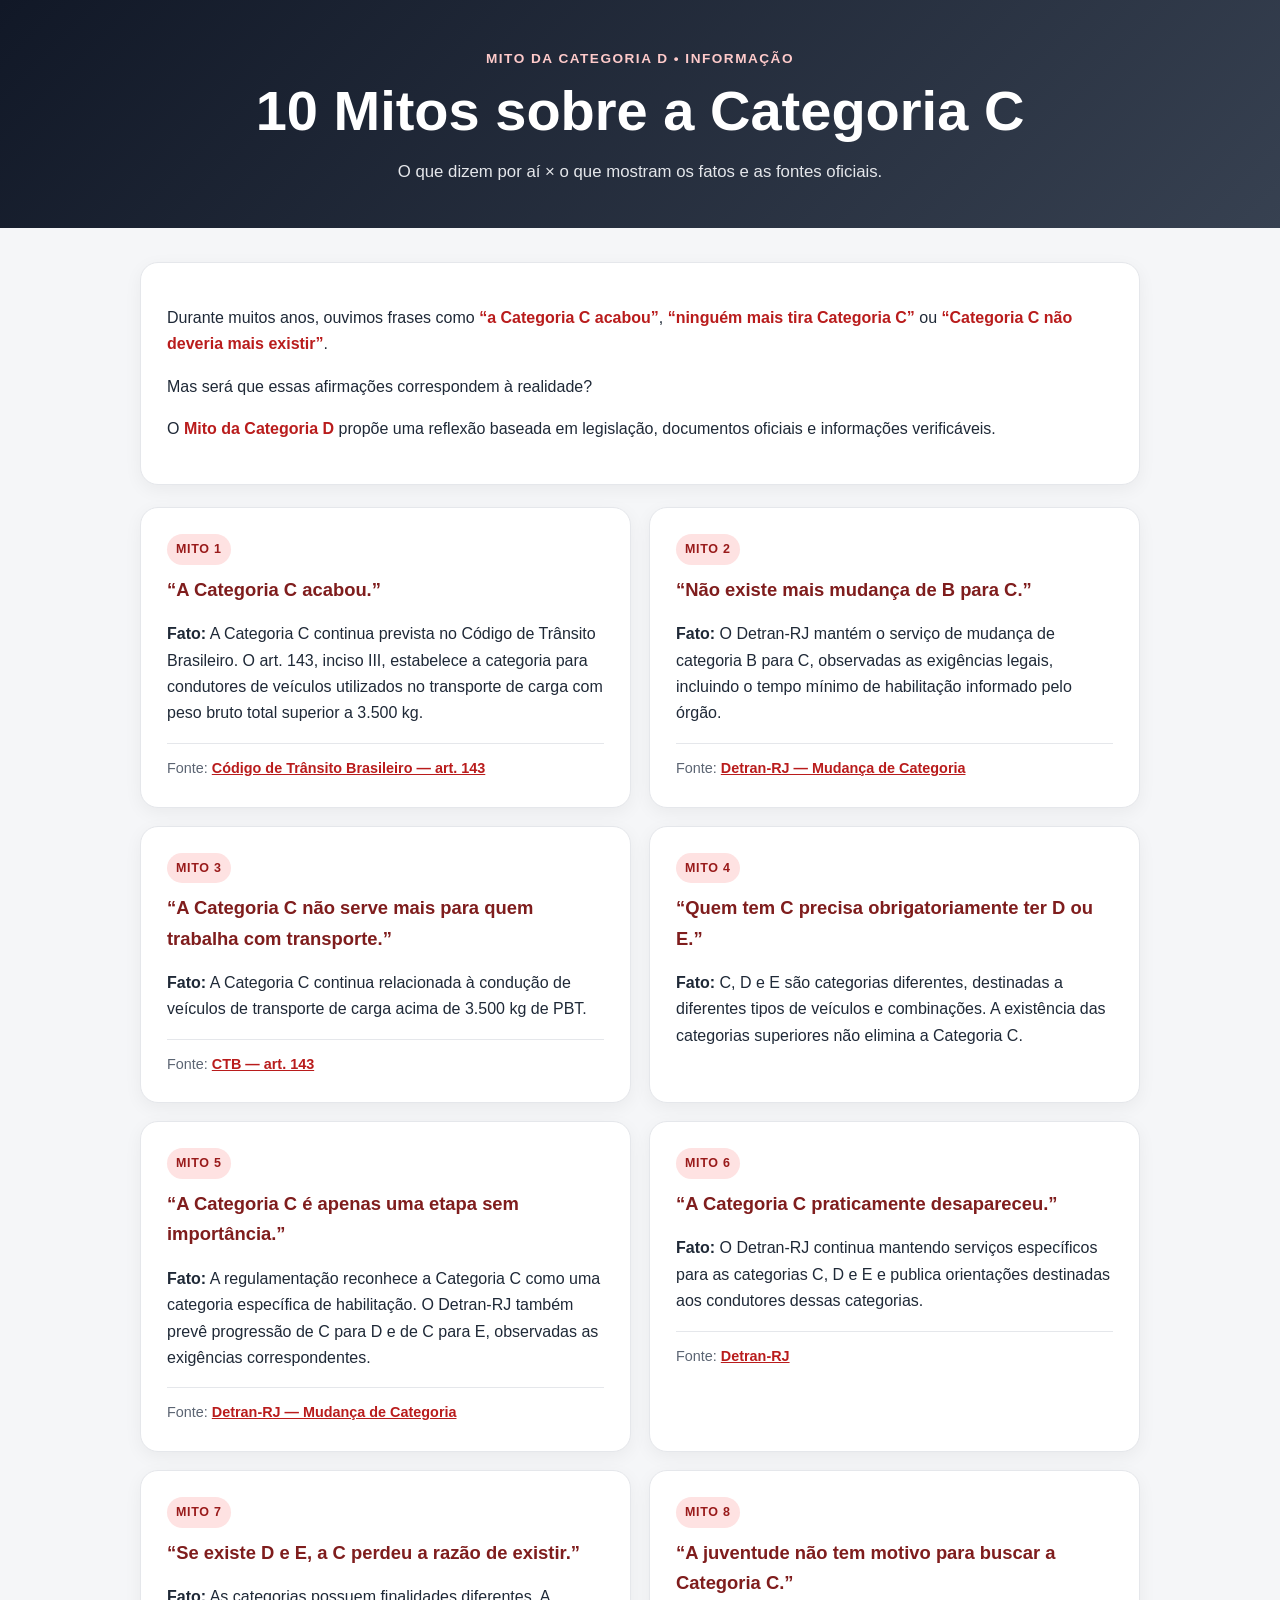
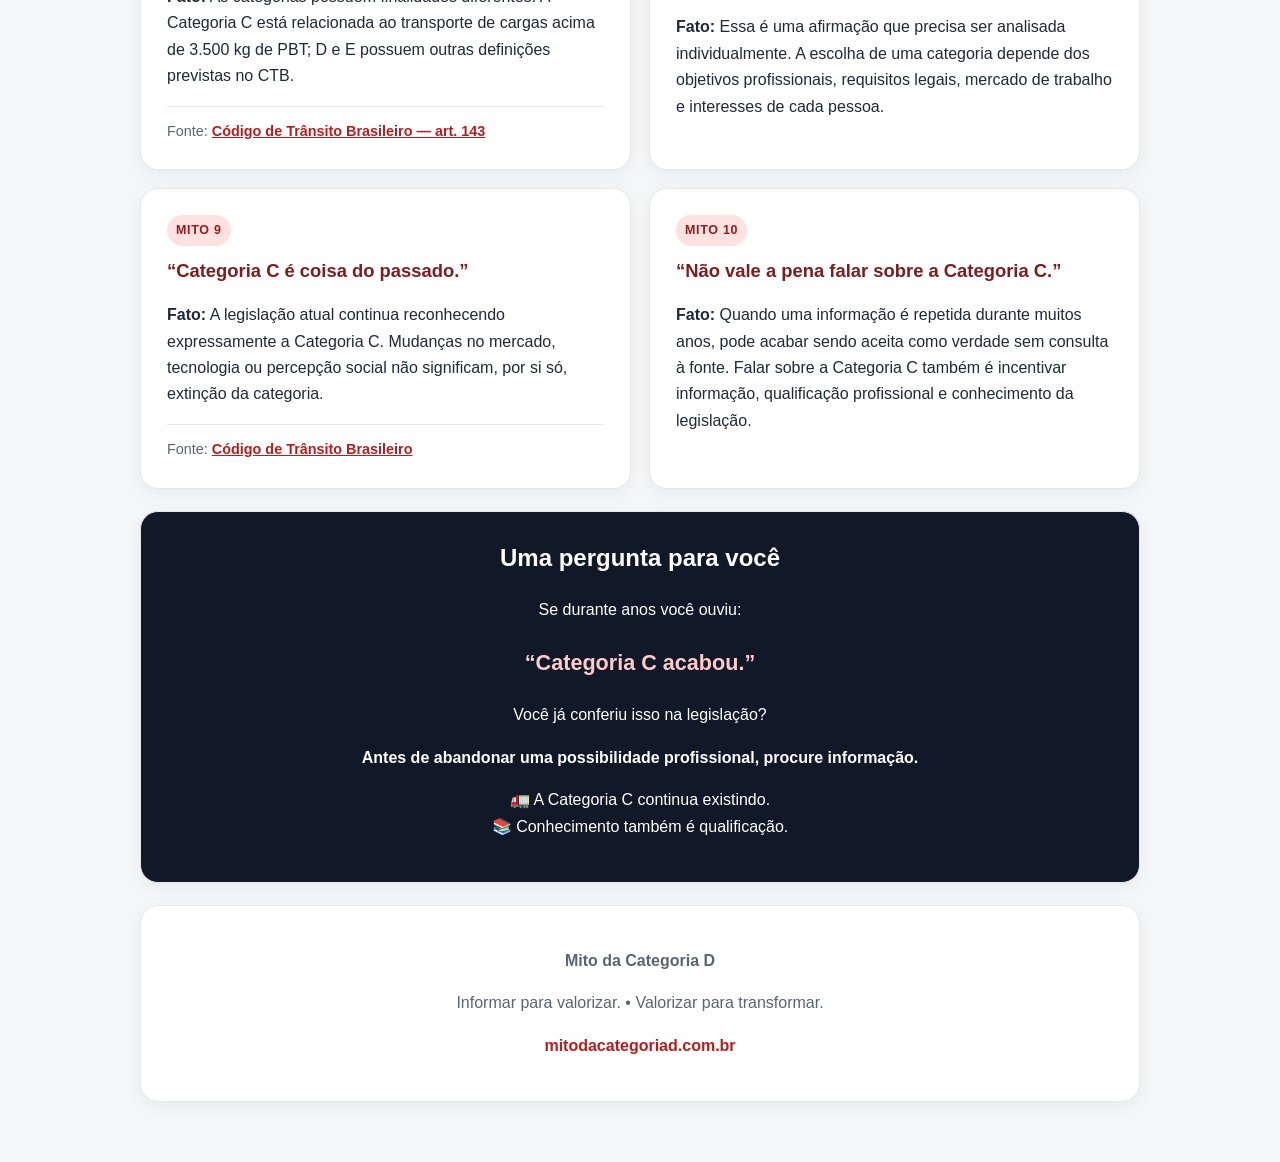
==== 10-mitos-categoria-c.html @ f97f3cca "Add files via upload" ====
<!DOCTYPE html>
<html lang="pt-BR">
<head>
  <meta charset="UTF-8">
  <meta name="viewport" content="width=device-width, initial-scale=1.0">
  <meta name="description" content="10 mitos sobre a Categoria C: informações e fontes oficiais para ajudar a diferenciar percepção, opinião e legislação.">
  <title>10 Mitos sobre a Categoria C | Mito da Categoria D</title>
  <style>
    :root {
      --bg: #f5f6f8;
      --card: #ffffff;
      --text: #1f2937;
      --muted: #5b6472;
      --accent: #b91c1c;
      --accent-dark: #7f1d1d;
      --border: #e5e7eb;
    }
    * { box-sizing: border-box; }
    body {
      margin: 0;
      font-family: Arial, Helvetica, sans-serif;
      background: var(--bg);
      color: var(--text);
      line-height: 1.65;
    }
    header {
      background: linear-gradient(135deg, #111827, #374151);
      color: white;
      padding: 48px 20px 42px;
      text-align: center;
    }
    header .eyebrow {
      color: #fecaca;
      font-weight: 700;
      letter-spacing: 1.5px;
      font-size: .85rem;
      text-transform: uppercase;
    }
    header h1 {
      margin: 10px auto;
      max-width: 900px;
      font-size: clamp(2rem, 6vw, 3.5rem);
      line-height: 1.1;
    }
    header p {
      max-width: 760px;
      margin: 16px auto 0;
      color: #e5e7eb;
      font-size: 1.05rem;
    }
    main {
      width: min(1000px, calc(100% - 32px));
      margin: 34px auto 60px;
    }
    .intro, .myth, .question, footer {
      background: var(--card);
      border: 1px solid var(--border);
      border-radius: 18px;
      padding: 26px;
      box-shadow: 0 5px 18px rgba(0,0,0,.05);
    }
    .intro { margin-bottom: 22px; }
    .intro strong { color: var(--accent); }
    .grid {
      display: grid;
      grid-template-columns: repeat(2, minmax(0, 1fr));
      gap: 18px;
    }
    .myth h2 {
      margin-top: 0;
      color: var(--accent-dark);
      font-size: 1.15rem;
    }
    .myth .label {
      display: inline-block;
      font-size: .78rem;
      font-weight: 700;
      text-transform: uppercase;
      letter-spacing: .7px;
      padding: 5px 9px;
      border-radius: 999px;
      background: #fee2e2;
      color: #991b1b;
      margin-bottom: 10px;
    }
    .source {
      margin-top: 15px;
      padding-top: 13px;
      border-top: 1px solid var(--border);
      color: var(--muted);
      font-size: .9rem;
    }
    .source a {
      color: var(--accent);
      font-weight: 700;
    }
    .question {
      margin-top: 22px;
      text-align: center;
      background: #111827;
      color: white;
    }
    .question h2 { margin-top: 0; }
    .question .highlight {
      font-size: 1.35rem;
      font-weight: 800;
      color: #fecaca;
    }
    footer {
      margin-top: 22px;
      text-align: center;
      color: var(--muted);
    }
    footer a {
      color: var(--accent);
      font-weight: 700;
      text-decoration: none;
    }
    @media (max-width: 720px) {
      main { width: min(100% - 20px, 1000px); }
      .grid { grid-template-columns: 1fr; }
      .intro, .myth, .question, footer { padding: 21px; }
    }
  </style>
</head>

<body>
  <header>
    <div class="eyebrow">Mito da Categoria D • Informação</div>
    <h1>10 Mitos sobre a Categoria C</h1>
    <p>O que dizem por aí × o que mostram os fatos e as fontes oficiais.</p>
  </header>

  <main>
    <section class="intro">
      <p>Durante muitos anos, ouvimos frases como <strong>“a Categoria C acabou”</strong>,
      <strong>“ninguém mais tira Categoria C”</strong> ou <strong>“Categoria C não deveria mais existir”</strong>.</p>
      <p>Mas será que essas afirmações correspondem à realidade?</p>
      <p>O <strong>Mito da Categoria D</strong> propõe uma reflexão baseada em legislação,
      documentos oficiais e informações verificáveis.</p>
    </section>

    <section class="grid">

      <article class="myth">
        <span class="label">Mito 1</span>
        <h2>“A Categoria C acabou.”</h2>
        <p><strong>Fato:</strong> A Categoria C continua prevista no Código de Trânsito Brasileiro.
        O art. 143, inciso III, estabelece a categoria para condutores de veículos utilizados no
        transporte de carga com peso bruto total superior a 3.500 kg.</p>
        <div class="source">Fonte: <a href="https://www.planalto.gov.br/ccivil_03/leis/l9503compilado.htm" target="_blank" rel="noopener">Código de Trânsito Brasileiro — art. 143</a></div>
      </article>

      <article class="myth">
        <span class="label">Mito 2</span>
        <h2>“Não existe mais mudança de B para C.”</h2>
        <p><strong>Fato:</strong> O Detran-RJ mantém o serviço de mudança de categoria B para C,
        observadas as exigências legais, incluindo o tempo mínimo de habilitação informado pelo órgão.</p>
        <div class="source">Fonte: <a href="https://www.detran.rj.gov.br/todos-os-servicos/servicos-hab/mudanca-de-categoria.html" target="_blank" rel="noopener">Detran-RJ — Mudança de Categoria</a></div>
      </article>

      <article class="myth">
        <span class="label">Mito 3</span>
        <h2>“A Categoria C não serve mais para quem trabalha com transporte.”</h2>
        <p><strong>Fato:</strong> A Categoria C continua relacionada à condução de veículos de
        transporte de carga acima de 3.500 kg de PBT.</p>
        <div class="source">Fonte: <a href="https://www.planalto.gov.br/ccivil_03/leis/l9503compilado.htm" target="_blank" rel="noopener">CTB — art. 143</a></div>
      </article>

      <article class="myth">
        <span class="label">Mito 4</span>
        <h2>“Quem tem C precisa obrigatoriamente ter D ou E.”</h2>
        <p><strong>Fato:</strong> C, D e E são categorias diferentes, destinadas a diferentes tipos
        de veículos e combinações. A existência das categorias superiores não elimina a Categoria C.</p>
      </article>

      <article class="myth">
        <span class="label">Mito 5</span>
        <h2>“A Categoria C é apenas uma etapa sem importância.”</h2>
        <p><strong>Fato:</strong> A regulamentação reconhece a Categoria C como uma categoria
        específica de habilitação. O Detran-RJ também prevê progressão de C para D e de C para E,
        observadas as exigências correspondentes.</p>
        <div class="source">Fonte: <a href="https://www.detran.rj.gov.br/todos-os-servicos/servicos-hab/mudanca-de-categoria.html" target="_blank" rel="noopener">Detran-RJ — Mudança de Categoria</a></div>
      </article>

      <article class="myth">
        <span class="label">Mito 6</span>
        <h2>“A Categoria C praticamente desapareceu.”</h2>
        <p><strong>Fato:</strong> O Detran-RJ continua mantendo serviços específicos para as
        categorias C, D e E e publica orientações destinadas aos condutores dessas categorias.</p>
        <div class="source">Fonte: <a href="https://www.detran.rj.gov.br/" target="_blank" rel="noopener">Detran-RJ</a></div>
      </article>

      <article class="myth">
        <span class="label">Mito 7</span>
        <h2>“Se existe D e E, a C perdeu a razão de existir.”</h2>
        <p><strong>Fato:</strong> As categorias possuem finalidades diferentes. A Categoria C está
        relacionada ao transporte de cargas acima de 3.500 kg de PBT; D e E possuem outras definições
        previstas no CTB.</p>
        <div class="source">Fonte: <a href="https://www.planalto.gov.br/ccivil_03/leis/l9503compilado.htm" target="_blank" rel="noopener">Código de Trânsito Brasileiro — art. 143</a></div>
      </article>

      <article class="myth">
        <span class="label">Mito 8</span>
        <h2>“A juventude não tem motivo para buscar a Categoria C.”</h2>
        <p><strong>Fato:</strong> Essa é uma afirmação que precisa ser analisada individualmente.
        A escolha de uma categoria depende dos objetivos profissionais, requisitos legais, mercado
        de trabalho e interesses de cada pessoa.</p>
      </article>

      <article class="myth">
        <span class="label">Mito 9</span>
        <h2>“Categoria C é coisa do passado.”</h2>
        <p><strong>Fato:</strong> A legislação atual continua reconhecendo expressamente a Categoria C.
        Mudanças no mercado, tecnologia ou percepção social não significam, por si só, extinção da categoria.</p>
        <div class="source">Fonte: <a href="https://www.planalto.gov.br/ccivil_03/leis/l9503compilado.htm" target="_blank" rel="noopener">Código de Trânsito Brasileiro</a></div>
      </article>

      <article class="myth">
        <span class="label">Mito 10</span>
        <h2>“Não vale a pena falar sobre a Categoria C.”</h2>
        <p><strong>Fato:</strong> Quando uma informação é repetida durante muitos anos, pode acabar
        sendo aceita como verdade sem consulta à fonte. Falar sobre a Categoria C também é incentivar
        informação, qualificação profissional e conhecimento da legislação.</p>
      </article>

    </section>

    <section class="question">
      <h2>Uma pergunta para você</h2>
      <p>Se durante anos você ouviu:</p>
      <p class="highlight">“Categoria C acabou.”</p>
      <p>Você já conferiu isso na legislação?</p>
      <p><strong>Antes de abandonar uma possibilidade profissional, procure informação.</strong></p>
      <p>🚛 A Categoria C continua existindo.<br>
      📚 Conhecimento também é qualificação.</p>
    </section>

    <footer>
      <p><strong>Mito da Categoria D</strong></p>
      <p>Informar para valorizar. • Valorizar para transformar.</p>
      <p><a href="https://www.mitodacategoriad.com.br/" target="_blank" rel="noopener">mitodacategoriad.com.br</a></p>
    </footer>
  </main>
</body>
</html>
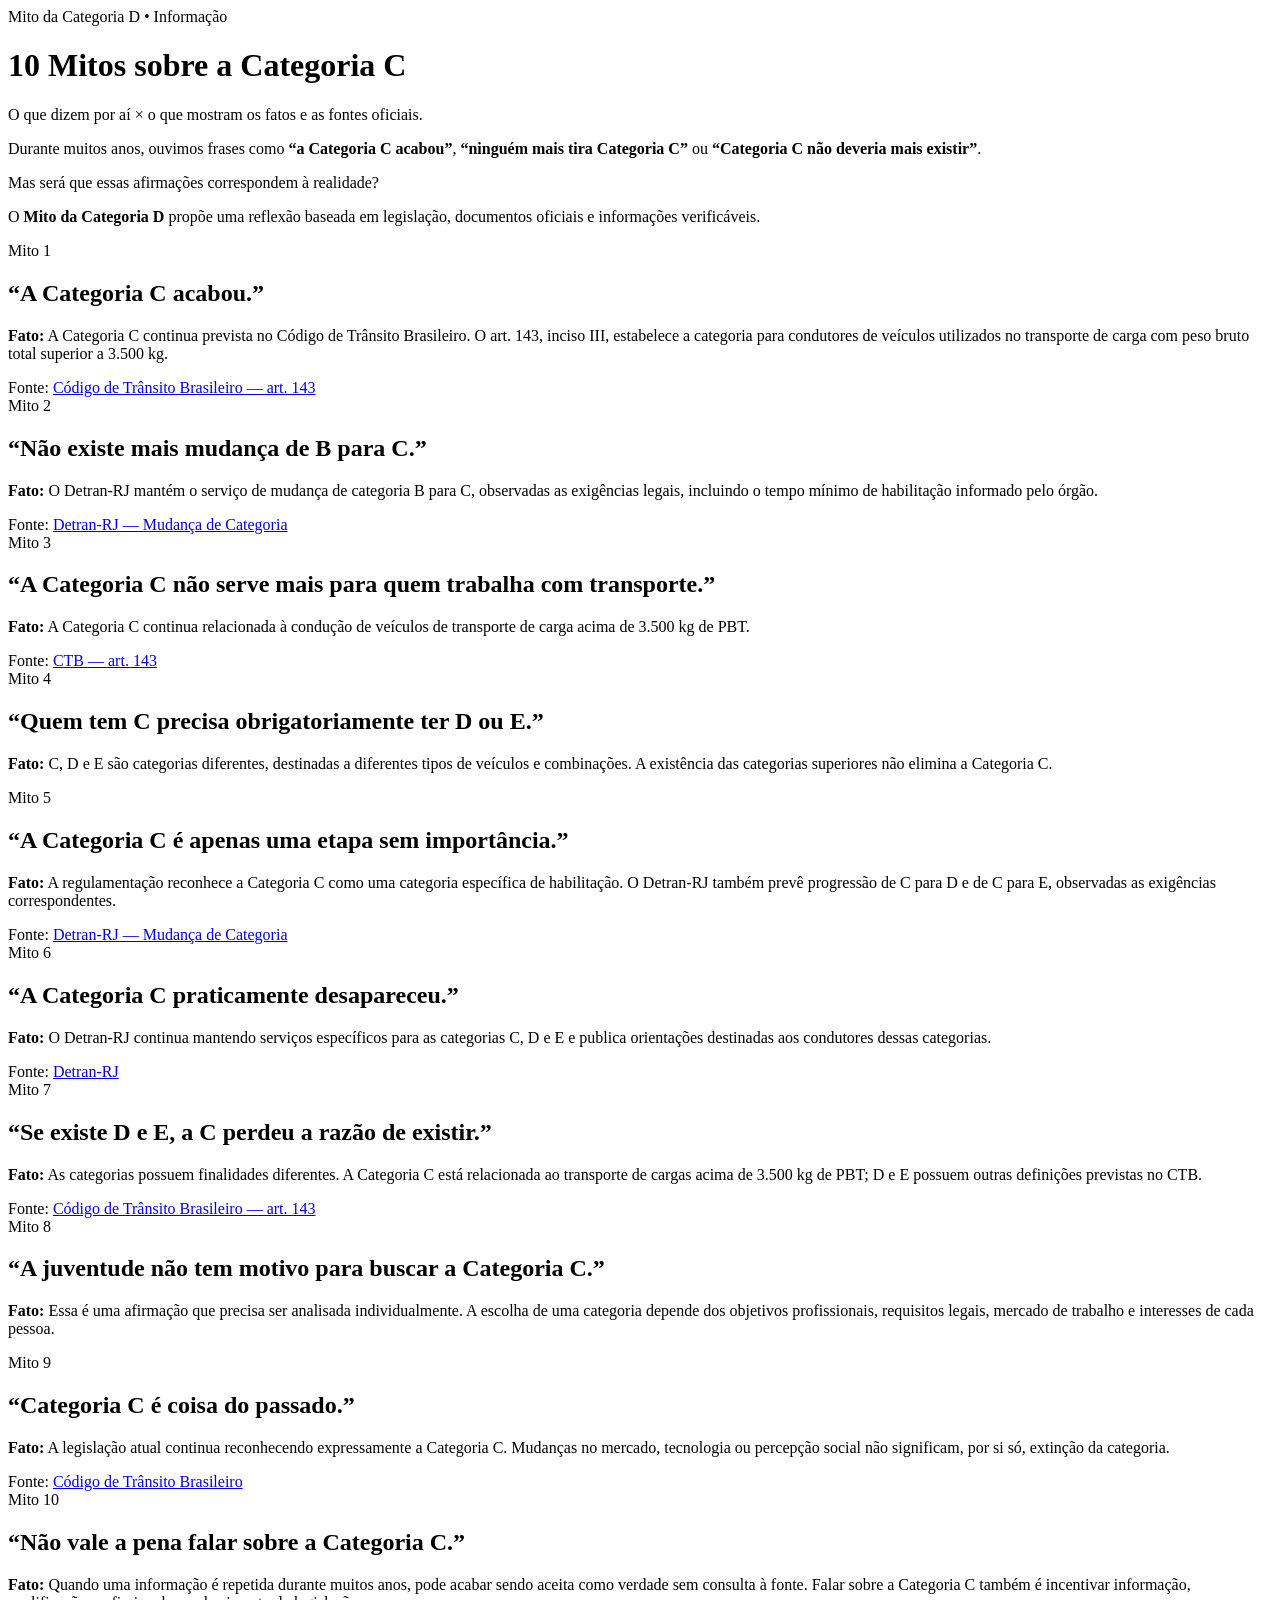
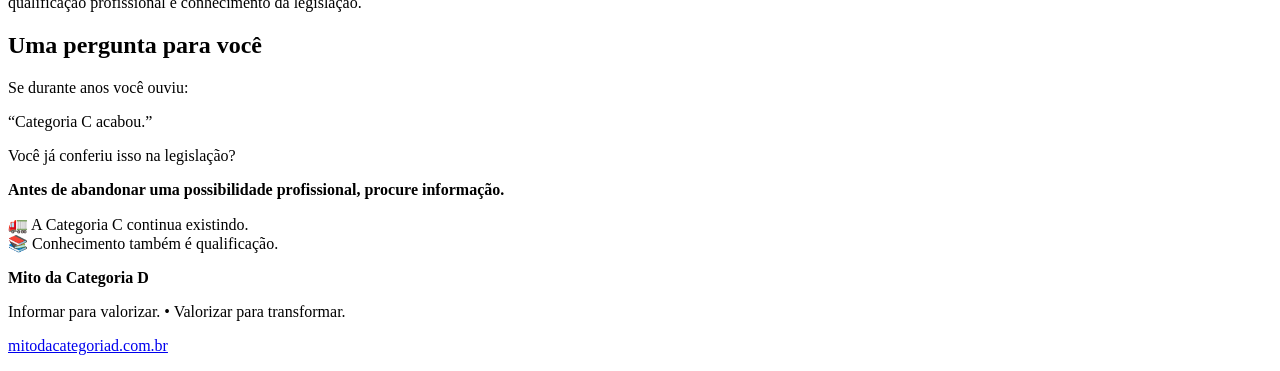
==== commit 88f9ce9d: "Add files via upload" ====
--- a/10-mitos-categoria-c.html
+++ b/10-mitos-categoria-c.html
@@ -5,123 +5,8 @@
   <meta name="viewport" content="width=device-width, initial-scale=1.0">
   <meta name="description" content="10 mitos sobre a Categoria C: informações e fontes oficiais para ajudar a diferenciar percepção, opinião e legislação.">
   <title>10 Mitos sobre a Categoria C | Mito da Categoria D</title>
-  <style>
-    :root {
-      --bg: #f5f6f8;
-      --card: #ffffff;
-      --text: #1f2937;
-      --muted: #5b6472;
-      --accent: #b91c1c;
-      --accent-dark: #7f1d1d;
-      --border: #e5e7eb;
-    }
-    * { box-sizing: border-box; }
-    body {
-      margin: 0;
-      font-family: Arial, Helvetica, sans-serif;
-      background: var(--bg);
-      color: var(--text);
-      line-height: 1.65;
-    }
-    header {
-      background: linear-gradient(135deg, #111827, #374151);
-      color: white;
-      padding: 48px 20px 42px;
-      text-align: center;
-    }
-    header .eyebrow {
-      color: #fecaca;
-      font-weight: 700;
-      letter-spacing: 1.5px;
-      font-size: .85rem;
-      text-transform: uppercase;
-    }
-    header h1 {
-      margin: 10px auto;
-      max-width: 900px;
-      font-size: clamp(2rem, 6vw, 3.5rem);
-      line-height: 1.1;
-    }
-    header p {
-      max-width: 760px;
-      margin: 16px auto 0;
-      color: #e5e7eb;
-      font-size: 1.05rem;
-    }
-    main {
-      width: min(1000px, calc(100% - 32px));
-      margin: 34px auto 60px;
-    }
-    .intro, .myth, .question, footer {
-      background: var(--card);
-      border: 1px solid var(--border);
-      border-radius: 18px;
-      padding: 26px;
-      box-shadow: 0 5px 18px rgba(0,0,0,.05);
-    }
-    .intro { margin-bottom: 22px; }
-    .intro strong { color: var(--accent); }
-    .grid {
-      display: grid;
-      grid-template-columns: repeat(2, minmax(0, 1fr));
-      gap: 18px;
-    }
-    .myth h2 {
-      margin-top: 0;
-      color: var(--accent-dark);
-      font-size: 1.15rem;
-    }
-    .myth .label {
-      display: inline-block;
-      font-size: .78rem;
-      font-weight: 700;
-      text-transform: uppercase;
-      letter-spacing: .7px;
-      padding: 5px 9px;
-      border-radius: 999px;
-      background: #fee2e2;
-      color: #991b1b;
-      margin-bottom: 10px;
-    }
-    .source {
-      margin-top: 15px;
-      padding-top: 13px;
-      border-top: 1px solid var(--border);
-      color: var(--muted);
-      font-size: .9rem;
-    }
-    .source a {
-      color: var(--accent);
-      font-weight: 700;
-    }
-    .question {
-      margin-top: 22px;
-      text-align: center;
-      background: #111827;
-      color: white;
-    }
-    .question h2 { margin-top: 0; }
-    .question .highlight {
-      font-size: 1.35rem;
-      font-weight: 800;
-      color: #fecaca;
-    }
-    footer {
-      margin-top: 22px;
-      text-align: center;
-      color: var(--muted);
-    }
-    footer a {
-      color: var(--accent);
-      font-weight: 700;
-      text-decoration: none;
-    }
-    @media (max-width: 720px) {
-      main { width: min(100% - 20px, 1000px); }
-      .grid { grid-template-columns: 1fr; }
-      .intro, .myth, .question, footer { padding: 21px; }
-    }
-  </style>
+  
+  <link rel="stylesheet" href="assets/css/10-mitos-categoria-c.css">
 </head>
 
 <body>
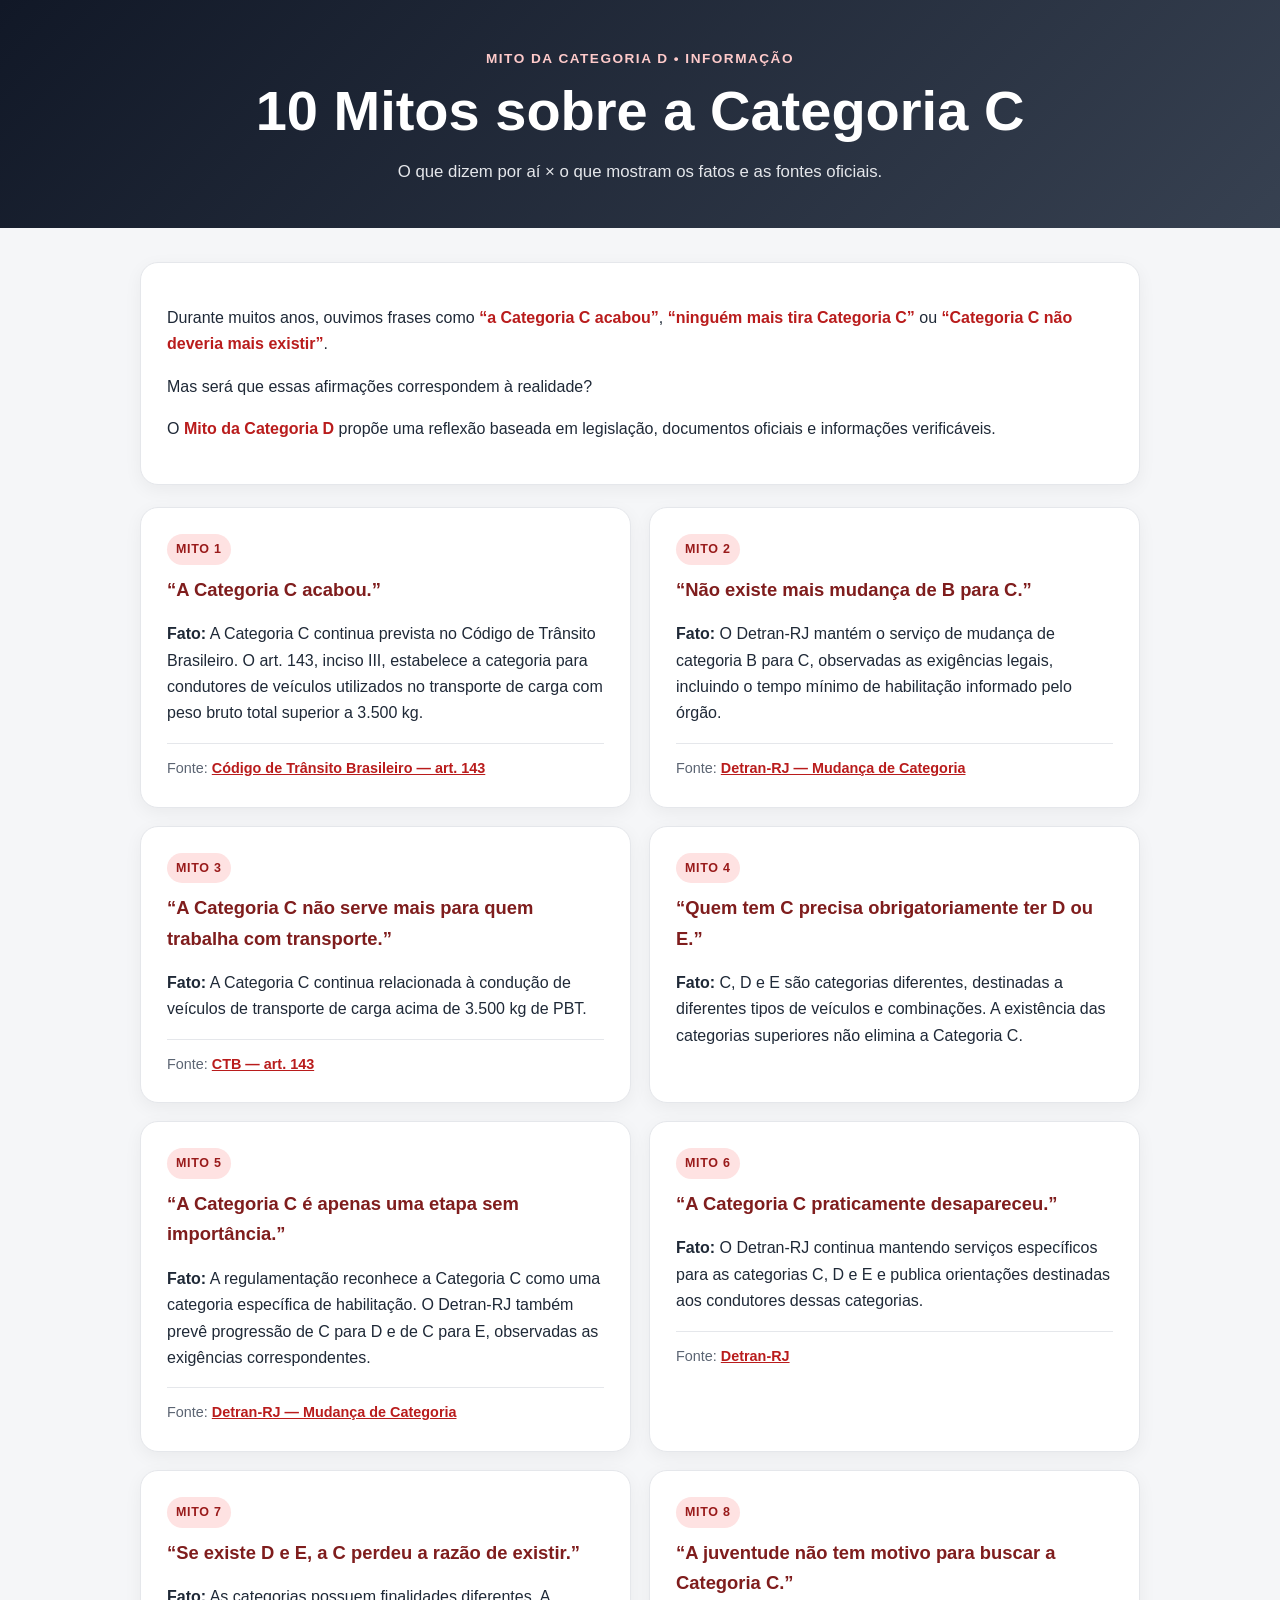
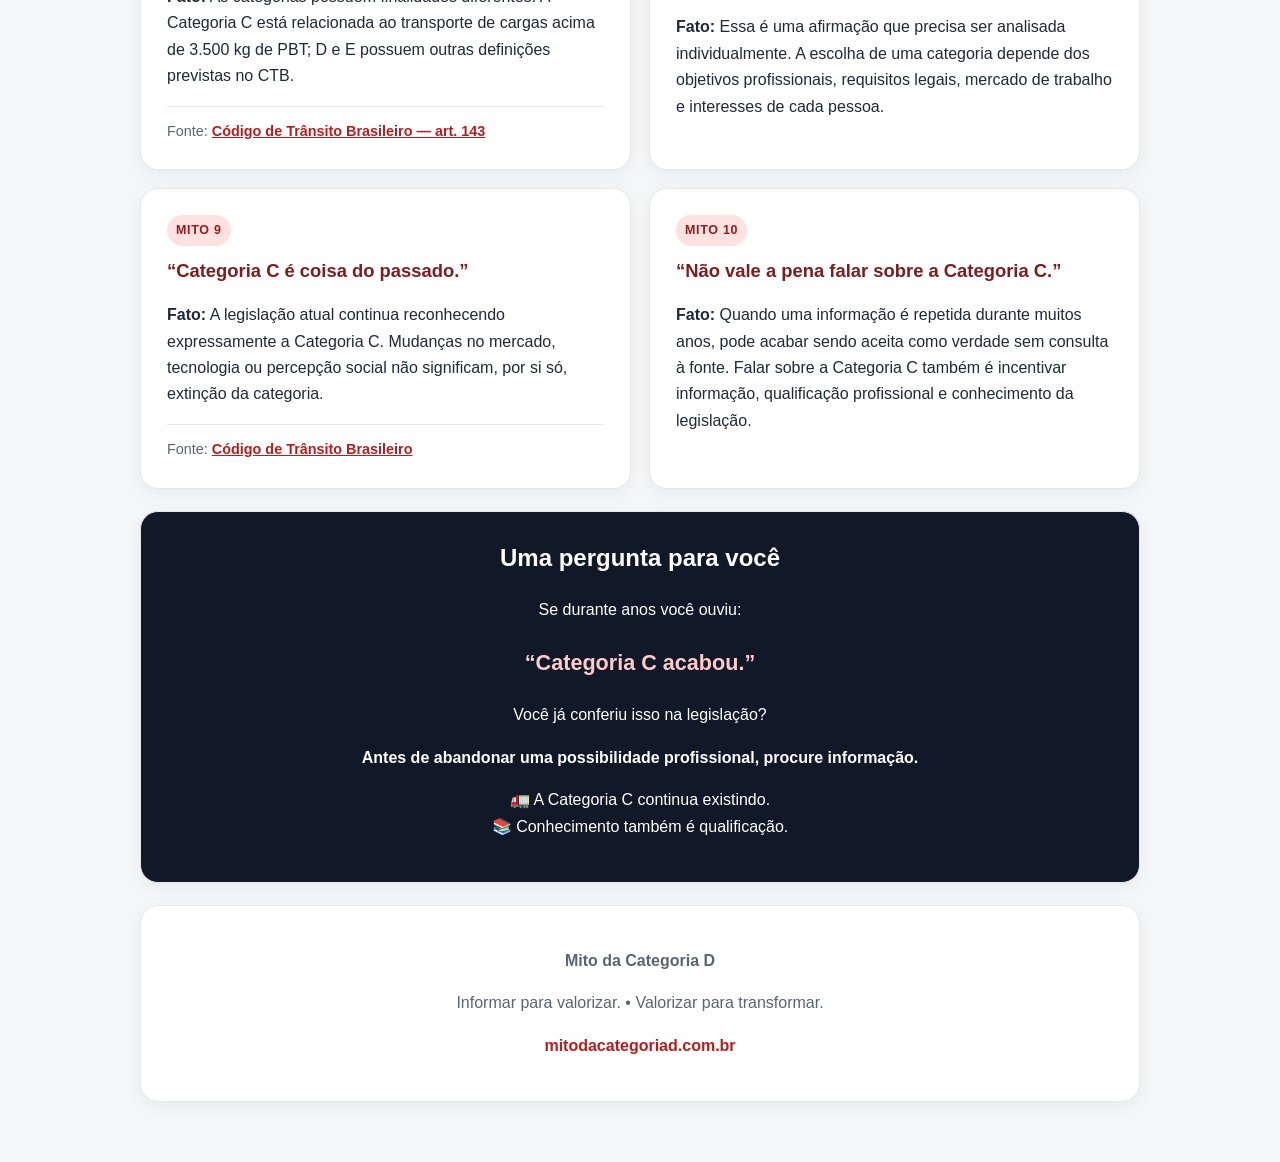
==== commit 0577e1e5: "Add files via upload" ====
--- a/10-mitos-categoria-c.html
+++ b/10-mitos-categoria-c.html
@@ -5,8 +5,123 @@
   <meta name="viewport" content="width=device-width, initial-scale=1.0">
   <meta name="description" content="10 mitos sobre a Categoria C: informações e fontes oficiais para ajudar a diferenciar percepção, opinião e legislação.">
   <title>10 Mitos sobre a Categoria C | Mito da Categoria D</title>
-  
-  <link rel="stylesheet" href="assets/css/10-mitos-categoria-c.css">
+  <style>
+    :root {
+      --bg: #f5f6f8;
+      --card: #ffffff;
+      --text: #1f2937;
+      --muted: #5b6472;
+      --accent: #b91c1c;
+      --accent-dark: #7f1d1d;
+      --border: #e5e7eb;
+    }
+    * { box-sizing: border-box; }
+    body {
+      margin: 0;
+      font-family: Arial, Helvetica, sans-serif;
+      background: var(--bg);
+      color: var(--text);
+      line-height: 1.65;
+    }
+    header {
+      background: linear-gradient(135deg, #111827, #374151);
+      color: white;
+      padding: 48px 20px 42px;
+      text-align: center;
+    }
+    header .eyebrow {
+      color: #fecaca;
+      font-weight: 700;
+      letter-spacing: 1.5px;
+      font-size: .85rem;
+      text-transform: uppercase;
+    }
+    header h1 {
+      margin: 10px auto;
+      max-width: 900px;
+      font-size: clamp(2rem, 6vw, 3.5rem);
+      line-height: 1.1;
+    }
+    header p {
+      max-width: 760px;
+      margin: 16px auto 0;
+      color: #e5e7eb;
+      font-size: 1.05rem;
+    }
+    main {
+      width: min(1000px, calc(100% - 32px));
+      margin: 34px auto 60px;
+    }
+    .intro, .myth, .question, footer {
+      background: var(--card);
+      border: 1px solid var(--border);
+      border-radius: 18px;
+      padding: 26px;
+      box-shadow: 0 5px 18px rgba(0,0,0,.05);
+    }
+    .intro { margin-bottom: 22px; }
+    .intro strong { color: var(--accent); }
+    .grid {
+      display: grid;
+      grid-template-columns: repeat(2, minmax(0, 1fr));
+      gap: 18px;
+    }
+    .myth h2 {
+      margin-top: 0;
+      color: var(--accent-dark);
+      font-size: 1.15rem;
+    }
+    .myth .label {
+      display: inline-block;
+      font-size: .78rem;
+      font-weight: 700;
+      text-transform: uppercase;
+      letter-spacing: .7px;
+      padding: 5px 9px;
+      border-radius: 999px;
+      background: #fee2e2;
+      color: #991b1b;
+      margin-bottom: 10px;
+    }
+    .source {
+      margin-top: 15px;
+      padding-top: 13px;
+      border-top: 1px solid var(--border);
+      color: var(--muted);
+      font-size: .9rem;
+    }
+    .source a {
+      color: var(--accent);
+      font-weight: 700;
+    }
+    .question {
+      margin-top: 22px;
+      text-align: center;
+      background: #111827;
+      color: white;
+    }
+    .question h2 { margin-top: 0; }
+    .question .highlight {
+      font-size: 1.35rem;
+      font-weight: 800;
+      color: #fecaca;
+    }
+    footer {
+      margin-top: 22px;
+      text-align: center;
+      color: var(--muted);
+    }
+    footer a {
+      color: var(--accent);
+      font-weight: 700;
+      text-decoration: none;
+    }
+    @media (max-width: 720px) {
+      main { width: min(100% - 20px, 1000px); }
+      .grid { grid-template-columns: 1fr; }
+      .intro, .myth, .question, footer { padding: 21px; }
+    }
+  </style>
 </head>
 
 <body>
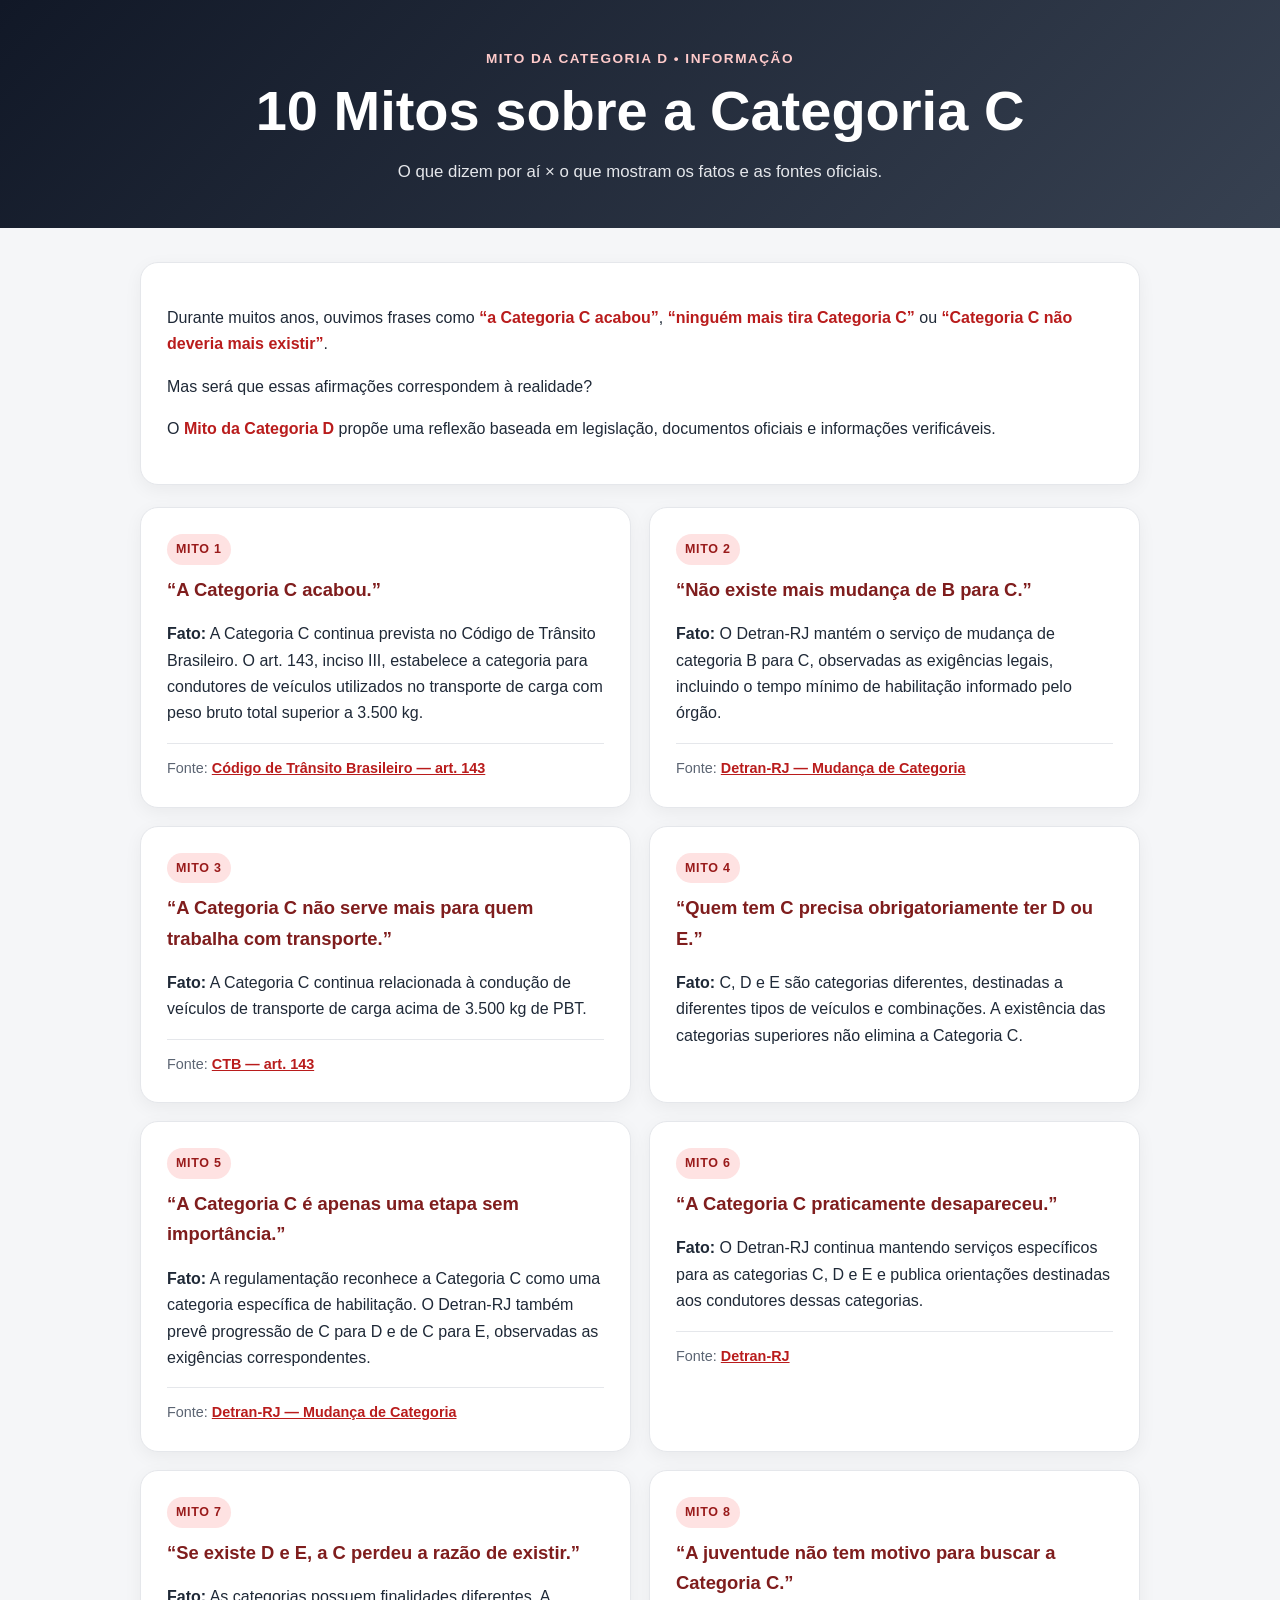
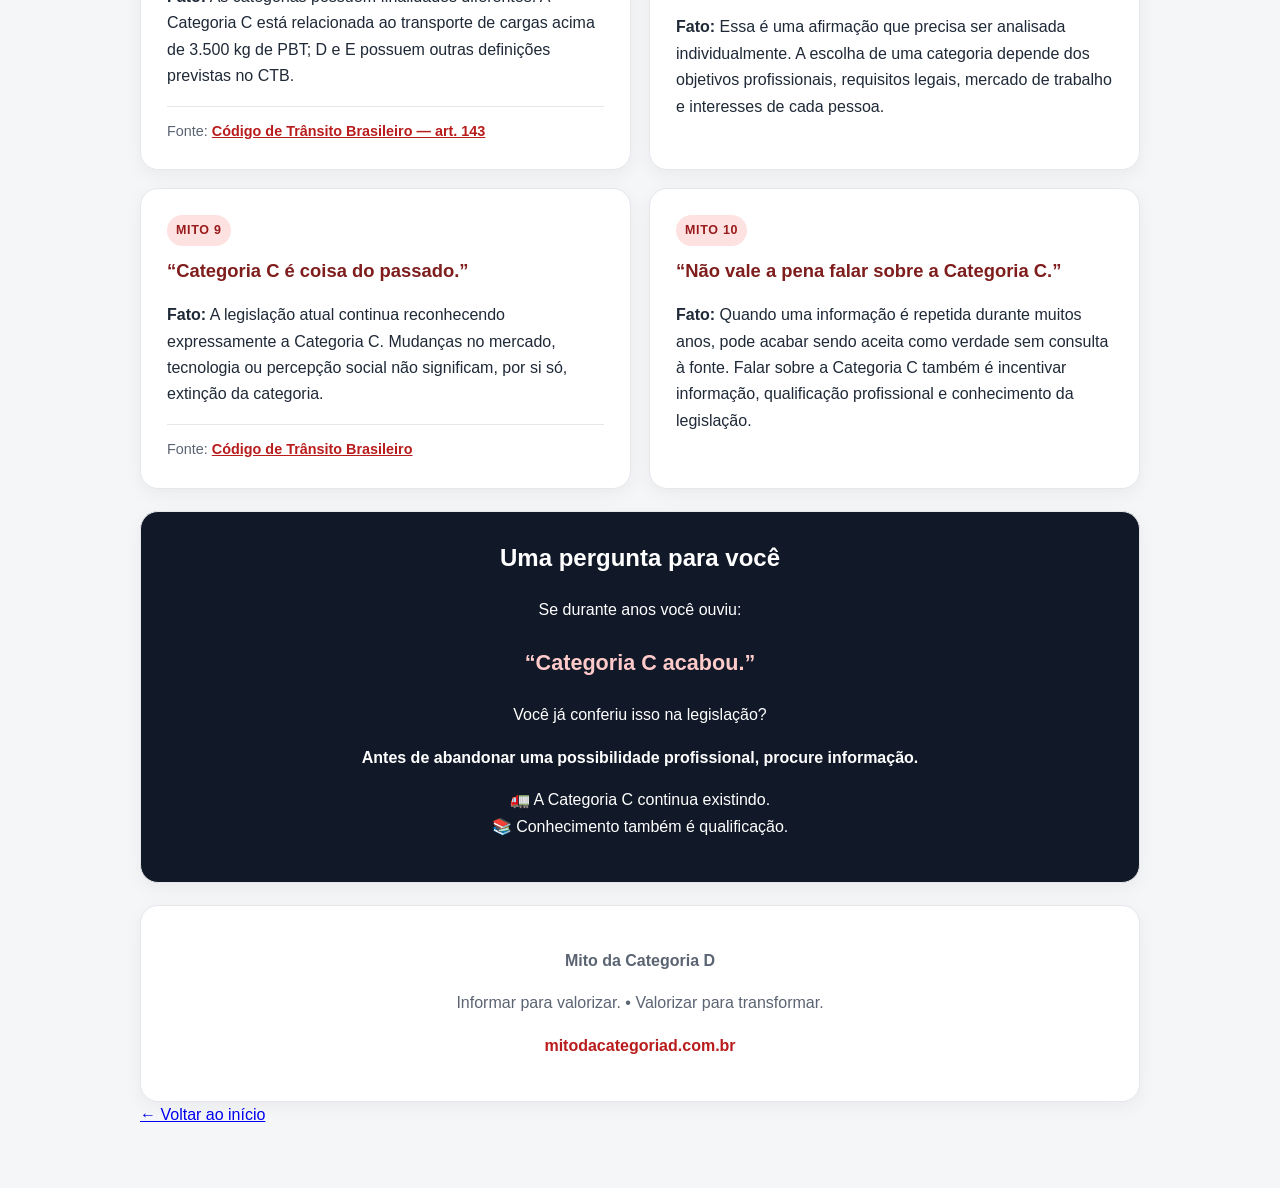
==== commit b2286838: "Add navigation link to return to the homepage" ====
--- a/10-mitos-categoria-c.html
+++ b/10-mitos-categoria-c.html
@@ -241,6 +241,9 @@
       <p>Informar para valorizar. • Valorizar para transformar.</p>
       <p><a href="https://www.mitodacategoriad.com.br/" target="_blank" rel="noopener">mitodacategoriad.com.br</a></p>
     </footer>
+    <div class="voltar-inicio">
+    <a href="index.html">← Voltar ao início</a>
+    </div>
   </main>
 </body>
 </html>
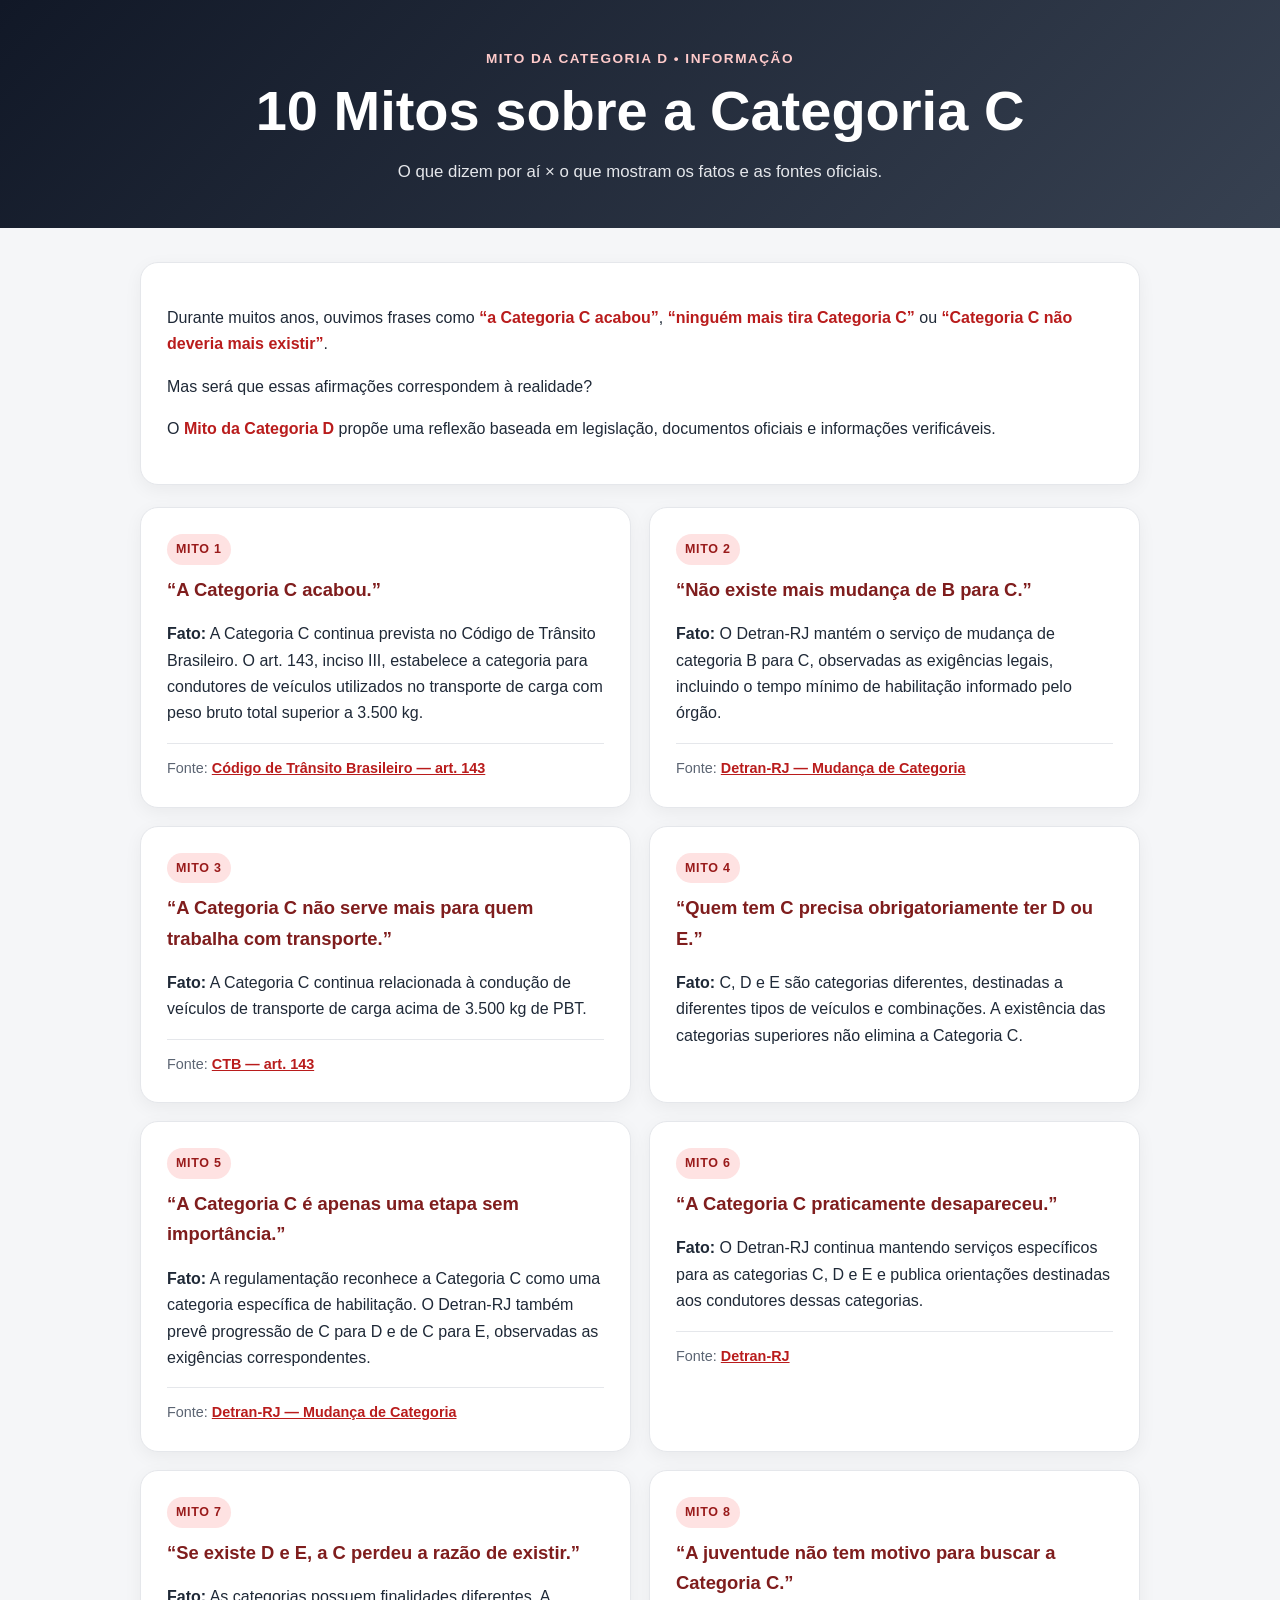
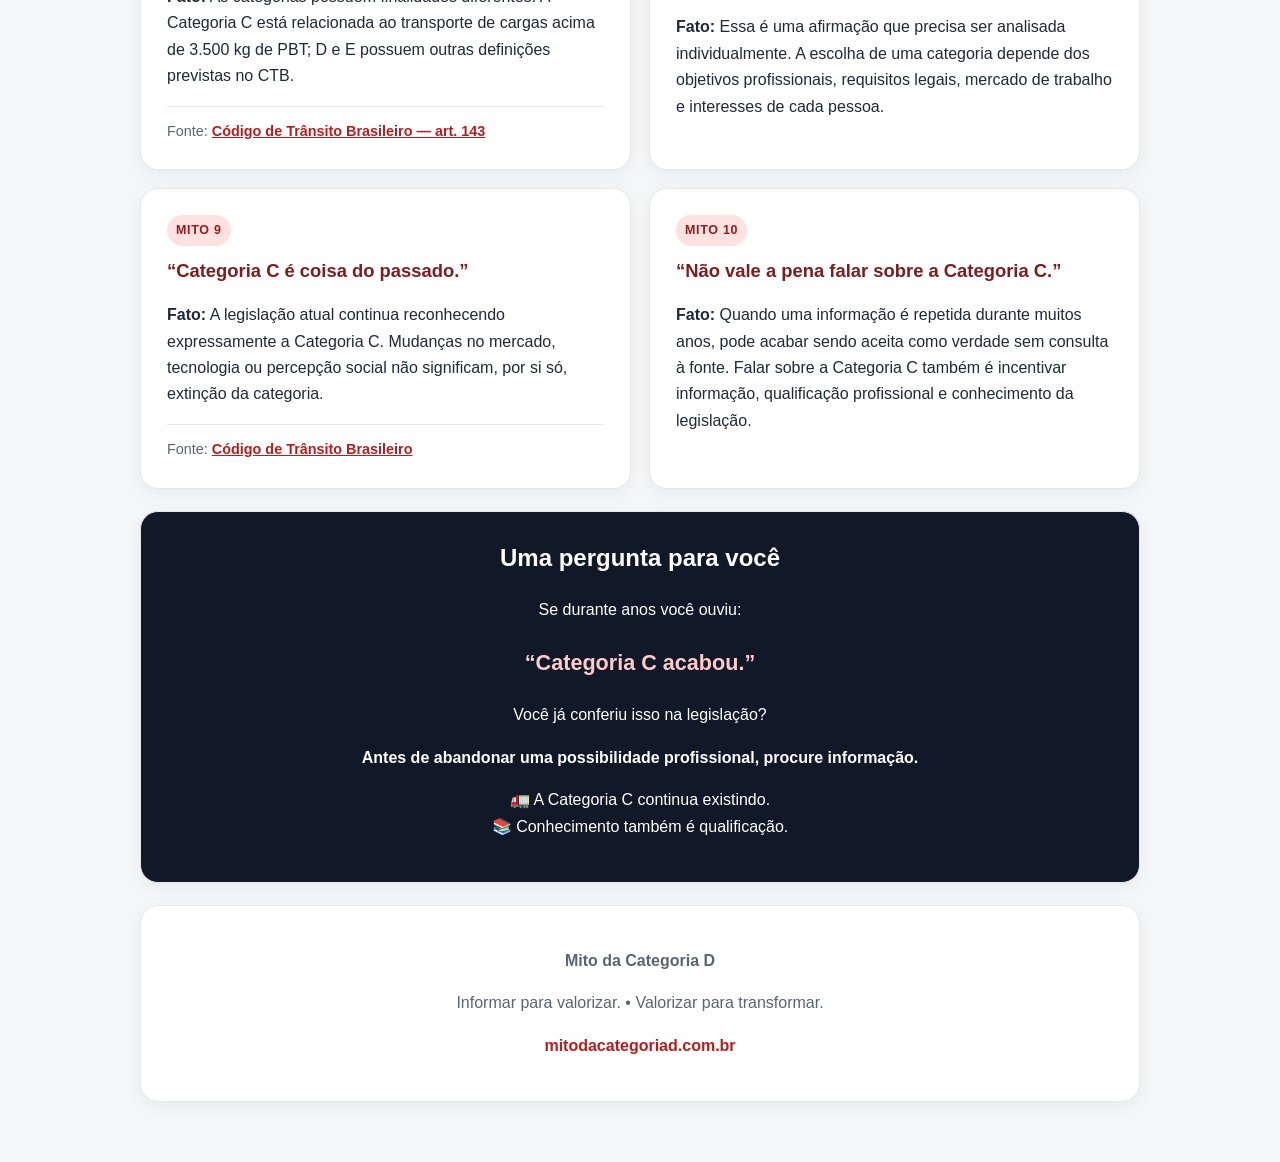
==== commit 5359357e: "Remove 'Voltar ao início' link from footer Removed the 'Voltar ao início' link and its container." ====
--- a/10-mitos-categoria-c.html
+++ b/10-mitos-categoria-c.html
@@ -241,9 +241,7 @@
       <p>Informar para valorizar. • Valorizar para transformar.</p>
       <p><a href="https://www.mitodacategoriad.com.br/" target="_blank" rel="noopener">mitodacategoriad.com.br</a></p>
     </footer>
-    <div class="voltar-inicio">
-    <a href="index.html">← Voltar ao início</a>
-    </div>
+
   </main>
 </body>
 </html>
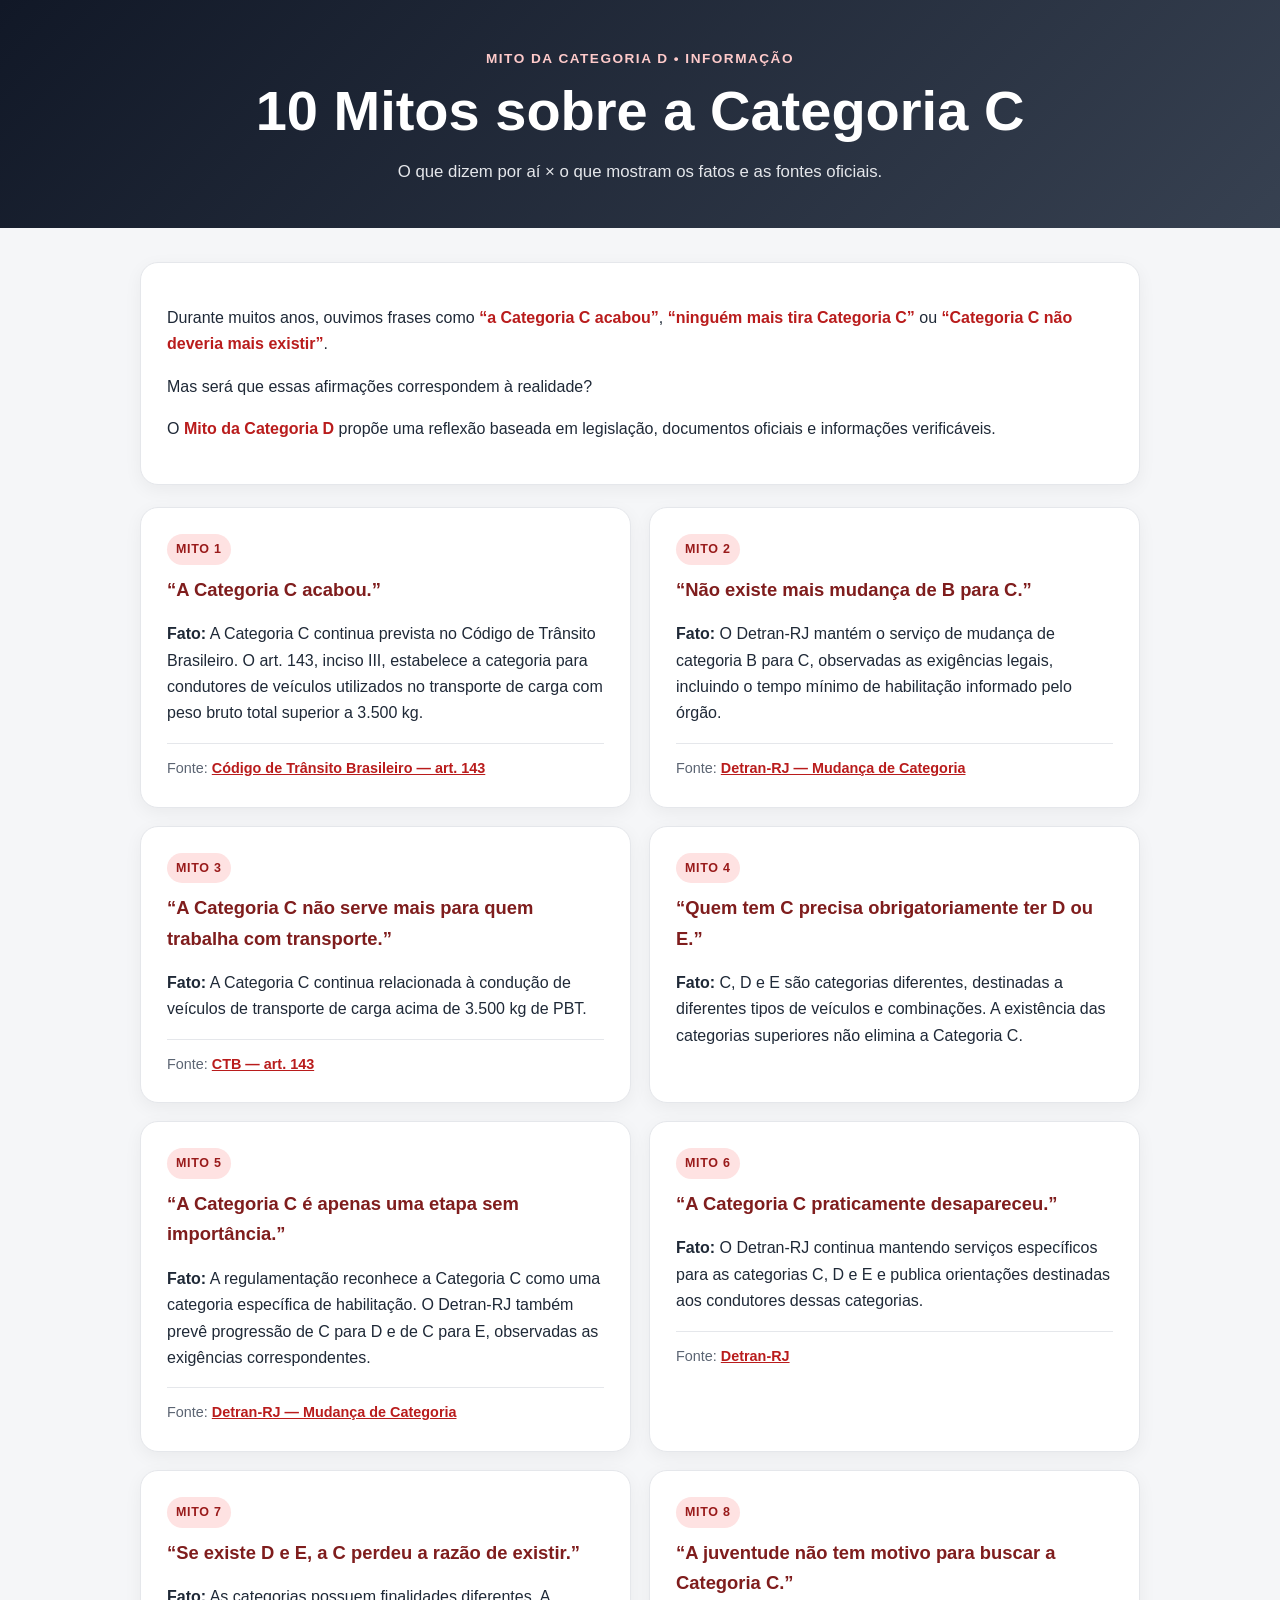
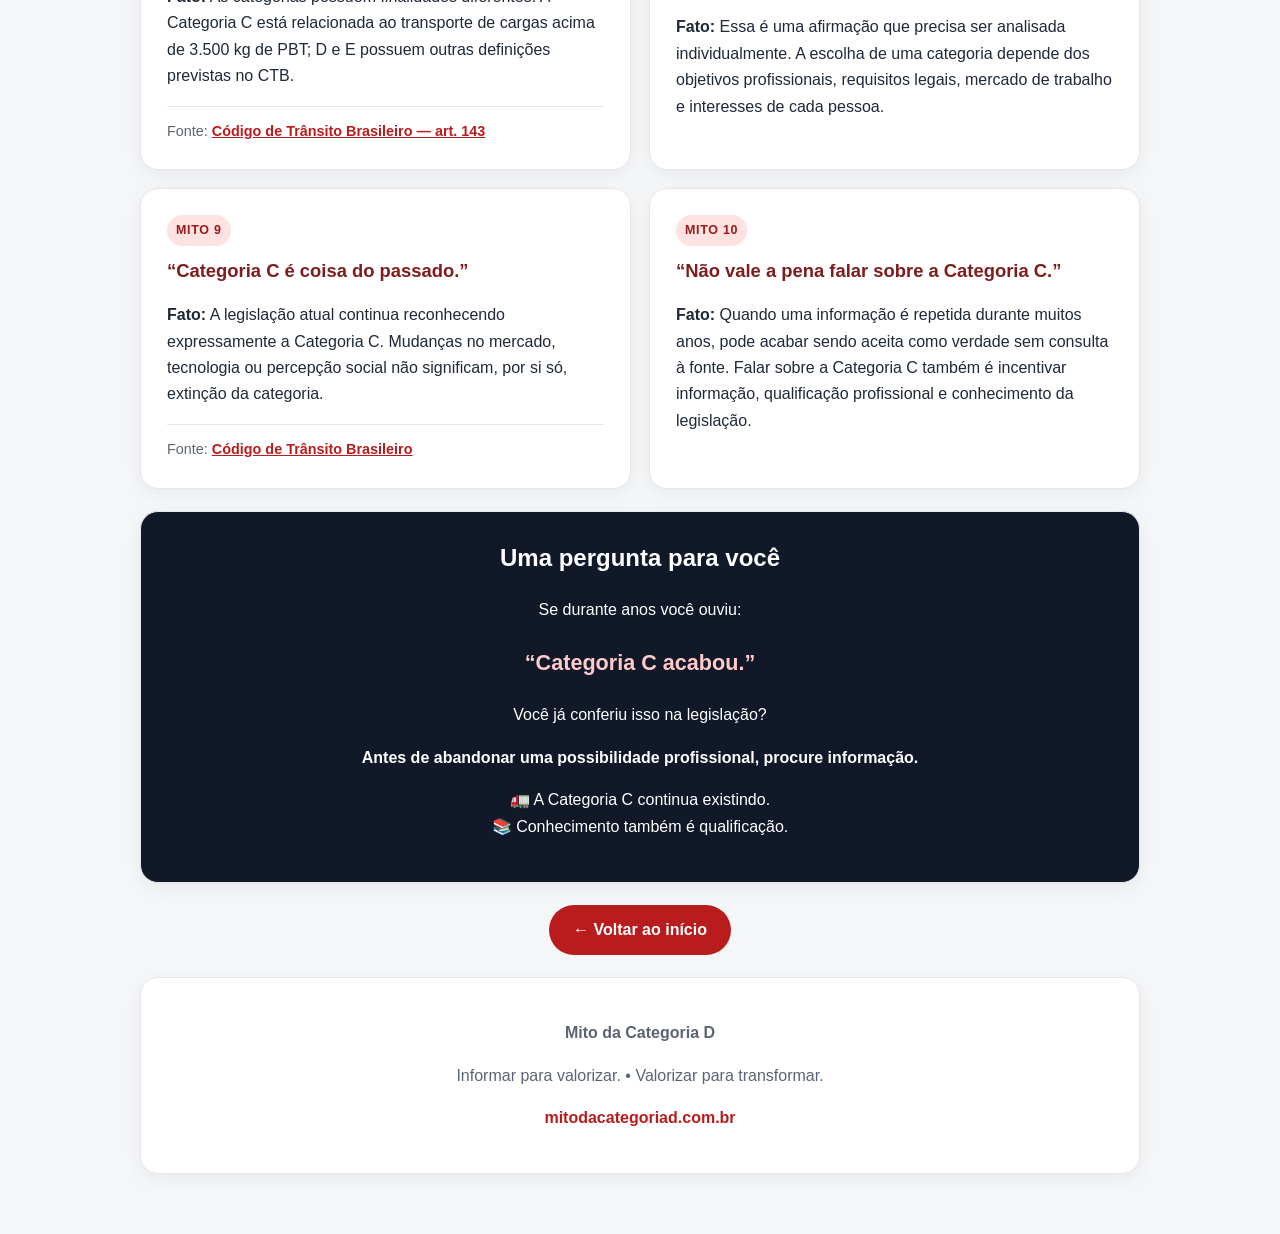
==== commit b5098765: "Add files via upload" ====
--- a/10-mitos-categoria-c.html
+++ b/10-mitos-categoria-c.html
@@ -116,6 +116,28 @@
       font-weight: 700;
       text-decoration: none;
     }
+    .voltar-inicio {
+      text-align: center;
+      margin: 22px 0 0;
+    }
+
+    .voltar-inicio a {
+      display: inline-block;
+      padding: 12px 24px;
+      background: var(--accent);
+      color: white;
+      text-decoration: none;
+      border-radius: 25px;
+      font-weight: 700;
+      font-size: 1rem;
+      transition: transform .2s ease, opacity .2s ease;
+    }
+
+    .voltar-inicio a:hover {
+      transform: scale(1.04);
+      opacity: .92;
+    }
+
     @media (max-width: 720px) {
       main { width: min(100% - 20px, 1000px); }
       .grid { grid-template-columns: 1fr; }
@@ -236,6 +258,10 @@
       📚 Conhecimento também é qualificação.</p>
     </section>
 
+    <div class="voltar-inicio">
+      <a href="index.html">← Voltar ao início</a>
+    </div>
+
     <footer>
       <p><strong>Mito da Categoria D</strong></p>
       <p>Informar para valorizar. • Valorizar para transformar.</p>
